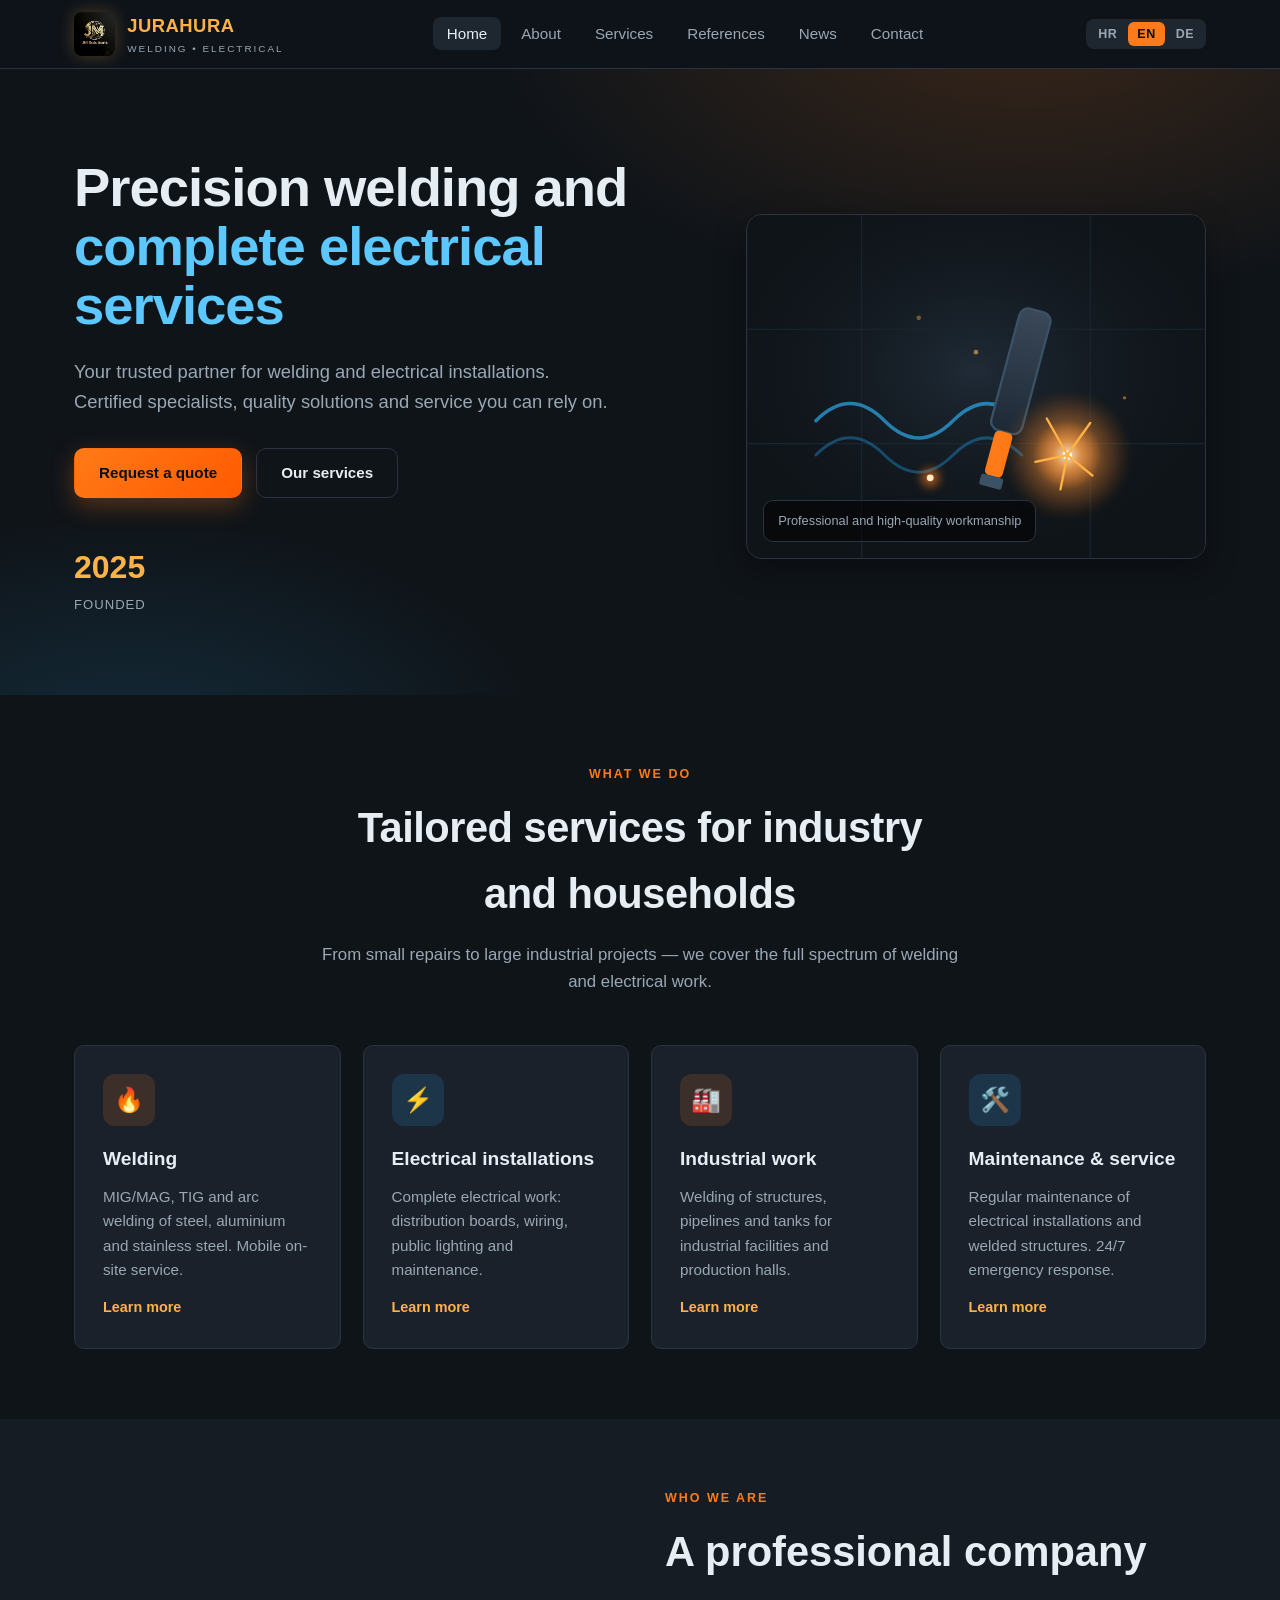
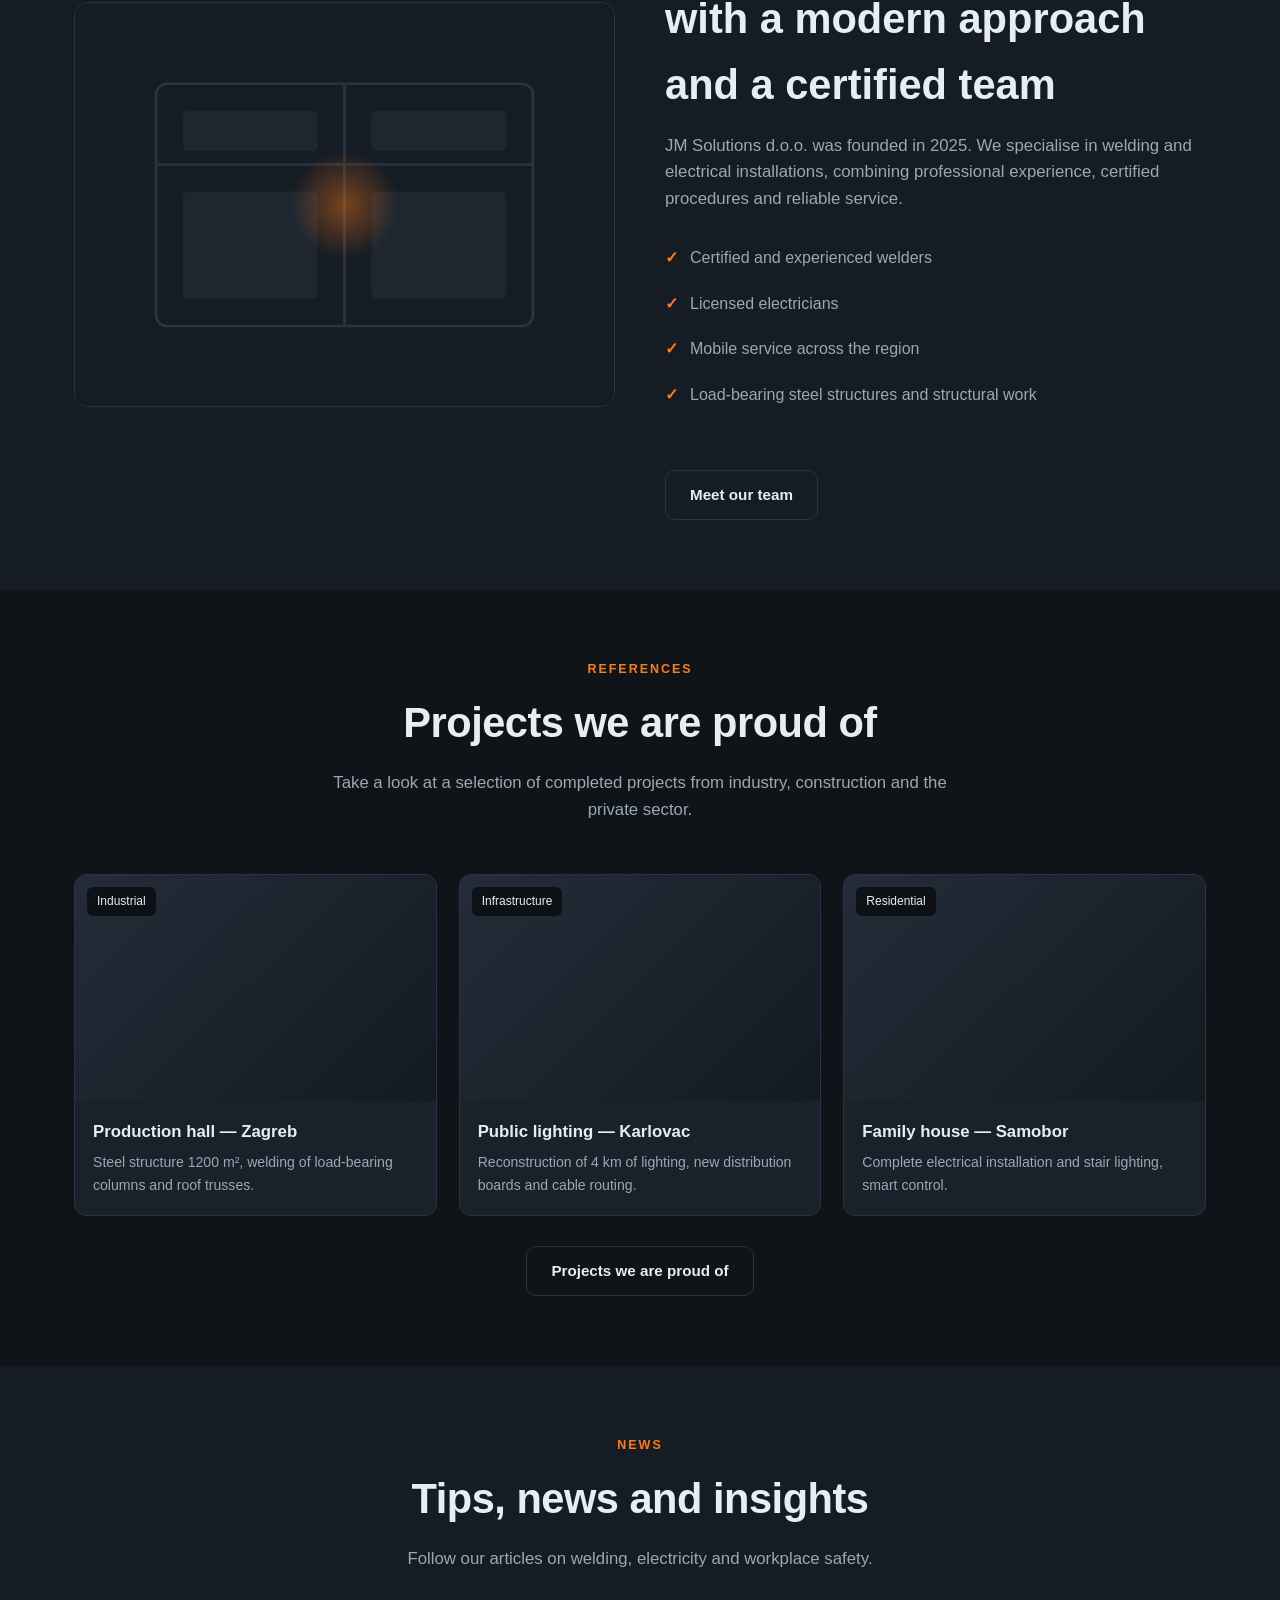
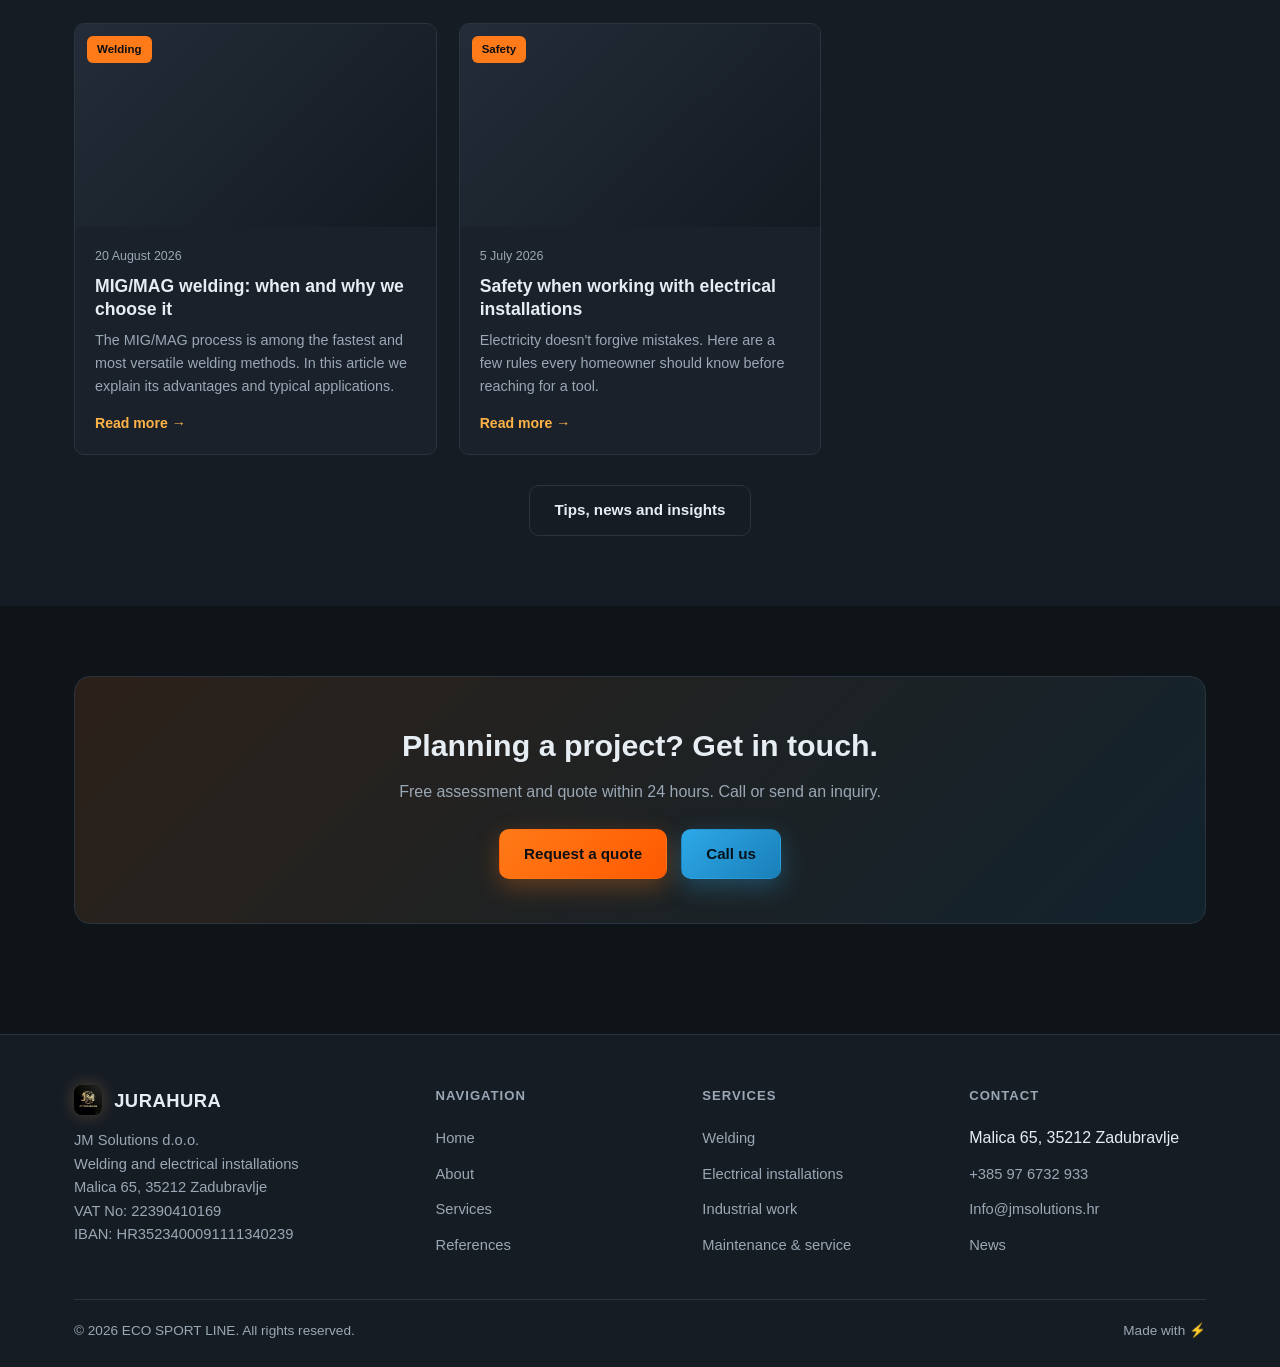
==== index.html @ a44134c2 "Prva verzija stranice" ====
<!DOCTYPE html>
<html lang="hr">
<head>
  <meta charset="UTF-8">
  <meta name="viewport" content="width=device-width, initial-scale=1.0">
  <title>JM Solutions — Zavarivanje i Elektrika</title>
  <meta name="description" content="JM Solutions — zavarivanje i elektroinstalacije. MIG/MAG, TIG, elektroinstalacije, industrijski radovi i održavanje.">
  <link rel="stylesheet" href="css/style.css">
  <link rel="icon" type="image/png" sizes="32x32" href="images/favicon-32x32.png">
  <link rel="apple-touch-icon" sizes="180x180" href="images/favicon-180x180.png">
</head>
<body>

  <!-- ===== Header ===== -->
  <header class="site-header">
    <div class="container nav">
      <a href="index.html" class="brand">
        <img src="images/logo.jpg" class="brand-logo" alt="JM Solutions">
        <span><span data-i18n="brand.name">JM SOLUTIONS</span><small data-i18n="brand.tag">ZAVARIVANJE • ELEKTROINSTALACIJE</small></span>
      </a>
      <ul class="nav-links">
        <li><a href="index.html" data-i18n="nav.home">Naslovnica</a></li>
        <li><a href="about.html" data-i18n="nav.about">O nama</a></li>
        <li><a href="services.html" data-i18n="nav.services">Usluge</a></li>
        <li><a href="references.html" data-i18n="nav.references">Reference</a></li>
        <li><a href="blog.html" data-i18n="nav.blog">Novosti</a></li>
        <li><a href="contact.html" data-i18n="nav.contact">Kontakt</a></li>
      </ul>
      <div class="nav-right">
        <div class="lang-switch">
          <button data-lang="hr">HR</button>
          <button data-lang="en">EN</button>
          <button data-lang="de">DE</button>
        </div>
        <button class="nav-toggle" aria-label="Menu">☰</button>
      </div>
    </div>
  </header>

  <!-- ===== Hero ===== -->
  <section class="hero">
    <div class="container hero-grid">
      <div>
        <h1><span data-i18n="hero.title1">Precizno zavarivanje i</span><br><span class="volt" data-i18n="hero.title2">kompletno elektroinstalaterske usluge</span></h1>
        <p class="lead" data-i18n="hero.lead">Vaš pouzdani partner za zavarivanje i elektroinstalacije. Certificirani stručnjaci, kvalitetno rješenje i usluga na koju se možete osloniti.</p>
        <div class="hero-cta">
          <a href="contact.html" class="btn btn-primary" data-i18n="hero.cta1">Zatražite ponudu</a>
          <a href="services.html" class="btn btn-ghost" data-i18n="hero.cta2">Naše usluge</a>
        </div>
        <div class="hero-stats">
          <div class="stat"><div class="num" data-i18n="hero.stat1.num">2025</div><div class="lbl" data-i18n="hero.stat1.lbl">Godina osnivanja</div></div>
        </div>
      </div>
      <div class="hero-visual">
        <svg viewBox="0 0 400 300" xmlns="http://www.w3.org/2000/svg" aria-hidden="true">
          <defs>
            <radialGradient id="glow" cx="50%" cy="45%" r="60%">
              <stop offset="0%" stop-color="#2a3a4a" stop-opacity=".6"/>
              <stop offset="100%" stop-color="#0f1419" stop-opacity="0"/>
            </radialGradient>
            <radialGradient id="spark" cx="50%" cy="50%" r="50%">
              <stop offset="0%" stop-color="#fff1d6" stop-opacity=".95"/>
              <stop offset="40%" stop-color="#ff9a3c" stop-opacity=".7"/>
              <stop offset="100%" stop-color="#ff7a18" stop-opacity="0"/>
            </radialGradient>
            <linearGradient id="torso" x1="0" y1="0" x2="0" y2="1">
              <stop offset="0%" stop-color="#3a4858"/>
              <stop offset="100%" stop-color="#1e2936"/>
            </linearGradient>
            <filter id="blur" x="-50%" y="-50%" width="200%" height="200%">
              <feGaussianBlur stdDeviation="4"/>
            </filter>
          </defs>
          <rect width="400" height="300" fill="#0f1419"/>
          <rect width="400" height="300" fill="url(#glow)"/>

          <!-- subtle grid -->
          <g stroke="#1a2630" stroke-width="1">
            <line x1="0" y1="100" x2="400" y2="100"/>
            <line x1="0" y1="200" x2="400" y2="200"/>
            <line x1="100" y1="0" x2="100" y2="300"/>
            <line x1="300" y1="0" x2="300" y2="300"/>
          </g>

          <!-- electric cable (sine wave) -->
          <path d="M60 180 Q90 150,120 180 T180 180 T240 180" fill="none" stroke="#2da8e8" stroke-width="3" stroke-linecap="round" opacity=".7"/>
          <path d="M60 210 Q90 180,120 210 T180 210 T240 210" fill="none" stroke="#1a7fb8" stroke-width="2.5" stroke-linecap="round" opacity=".5"/>

          <!-- welding torch handle -->
          <g transform="translate(240, 80) rotate(15)">
            <rect x="0" y="0" width="28" height="110" rx="8" fill="url(#torso)" stroke="#3a5266" stroke-width="2"/>
            <rect x="6" y="110" width="16" height="40" rx="4" fill="#ff7a18"/>
            <rect x="4" y="150" width="20" height="10" rx="2" fill="#3a5266"/>
          </g>

          <!-- main spark -->
          <g transform="translate(280, 210)">
            <circle r="55" fill="url(#spark)" filter="url(#blur)" opacity=".7"/>
            <circle r="30" fill="url(#spark)" opacity=".9"/>
            <circle r="4" fill="#fff"/>
            <g stroke="#ffb347" stroke-width="2" stroke-linecap="round" fill="none">
              <path d="M0 0 l-18 -32"/>
              <path d="M0 0 l20 -28"/>
              <path d="M0 0 l-6 30"/>
              <path d="M0 0 l22 18"/>
              <path d="M0 0 l-28 6"/>
            </g>
          </g>

          <!-- small floating sparks -->
          <g fill="#ffb347">
            <circle cx="200" cy="120" r="2" opacity=".6"/>
            <circle cx="330" cy="160" r="1.5" opacity=".5"/>
            <circle cx="150" cy="90" r="2" opacity=".4"/>
          </g>

          <!-- zavarena spojna točka -->
          <circle cx="160" cy="230" r="8" fill="#ff7a18" opacity=".6" filter="url(#blur)"/>
          <circle cx="160" cy="230" r="3" fill="#ffe9c2"/>
        </svg>
        <div class="badge" data-i18n="hero.badge">Stručno i kvalitetno izvedeno</div>
      </div>
    </div>
  </section>

  <!-- ===== Usluge ===== -->
  <section>
    <div class="container">
      <div class="section-head">
        <div class="eyebrow" data-i18n="services.eyebrow">Što radimo</div>
        <h2 data-i18n="services.title">Usluge po mjeri za industriju i kućanstva</h2>
        <p data-i18n="services.sub">Od sitnih popravaka do velikih industrijskih projekata — pokrivamo cijeli spektar zavarivanja i elektroinstalacija.</p>
      </div>
      <div class="grid grid-4">
        <div class="card">
          <div class="icon weld">🔥</div>
          <h3 data-i18n="services.weld.title">Zavarivanje</h3>
          <p data-i18n="services.weld.desc">MIG/MAG, TIG i relno zavarivanje čelika, aluminija i nehrđajućeg materijala. Mobilna usluga na terenu.</p>
          <a class="more" href="services.html" data-i18n="services.weld.more">Saznajte više →</a>
        </div>
        <div class="card">
          <div class="icon elec">⚡</div>
          <h3 data-i18n="services.elec.title">Elektroinstalacije</h3>
          <p data-i18n="services.elec.desc">Kompletno elektroinstalaterske radove: razvodne table, instalacije, javna rasvjeta i održavanje.</p>
          <a class="more" href="services.html" data-i18n="services.elec.more">Saznajte više →</a>
        </div>
        <div class="card">
          <div class="icon weld">🏭</div>
          <h3 data-i18n="services.industrial.title">Industrijski radovi</h3>
          <p data-i18n="services.industrial.desc">Zavarivanje konstrukcija, cjevovoda i rezervoara za industrijske objekte i proizvodne hale.</p>
          <a class="more" href="services.html" data-i18n="services.industrial.more">Saznajte više →</a>
        </div>
        <div class="card">
          <div class="icon elec">🛠️</div>
          <h3 data-i18n="services.maintenance.title">Održavanje i servisi</h3>
          <p data-i18n="services.maintenance.desc">Redovito održavanje elektroinstalacija i zavarenih konstrukcija. Hitne intervencije 24/7.</p>
          <a class="more" href="services.html" data-i18n="services.maintenance.more">Saznajte više →</a>
        </div>
      </div>
    </div>
  </section>

  <!-- ===== O nama (split) ===== -->
  <section style="background:var(--bg-2)">
    <div class="container split">
      <div class="panel-img">
        <svg viewBox="0 0 400 300" xmlns="http://www.w3.org/2000/svg" aria-hidden="true" style="width:100%;height:100%">
          <rect width="400" height="300" fill="#161c24"/>
          <g stroke="#2a333f" stroke-width="2" fill="none">
            <rect x="60" y="60" width="280" height="180" rx="8"/>
            <line x1="60" y1="120" x2="340" y2="120"/>
            <line x1="200" y1="60" x2="200" y2="240"/>
          </g>
          <g fill="#1e2630">
            <rect x="80" y="80" width="100" height="30" rx="4"/>
            <rect x="220" y="80" width="100" height="30" rx="4"/>
            <rect x="80" y="140" width="100" height="80" rx="4"/>
            <rect x="220" y="140" width="100" height="80" rx="4"/>
          </g>
          <circle cx="200" cy="150" r="40" fill="url(#spark2)" opacity=".6"/>
          <defs><radialGradient id="spark2"><stop offset="0" stop-color="#ff7a18" stop-opacity=".7"/><stop offset="1" stop-color="#ff7a18" stop-opacity="0"/></radialGradient></defs>
        </svg>
      </div>
      <div>
        <div class="eyebrow" style="color:var(--accent);font-weight:700;letter-spacing:2px;text-transform:uppercase;font-size:.78rem" data-i18n="about.eyebrow">Tko smo</div>
        <h2 style="font-size:clamp(1.8rem,3.5vw,2.6rem);margin:10px 0 14px;font-weight:800" data-i18n="about.title">Obiteljska firma s tradicijom i modernim pristupom</h2>
        <p style="color:var(--text-dim);font-size:1.05rem" data-i18n="about.lead">JM Solutions d.o.o. osnovana je 2025. godine. Specijalizirana je za zavarivanje i elektroinstalacije, a kombinira stručno iskustvo tima, certificirane postupke i pouzdanu uslugu.</p>
        <ul class="checklist">
          <li data-i18n="about.b1">Certificirani i iskusni zavarivači</li>
          <li data-i18n="about.b2">Licencirani elektroinstalateri</li>
          <li data-i18n="about.b3">Mobilna usluga na cijelom području</li>
          <li data-i18n="about.b4">Nosive čelične konstrukcije i konstrukcijski radovi</li>
        </ul>
        <a href="about.html" class="btn btn-ghost mt-30" data-i18n="about.cta">Upoznajte naš tim</a>
      </div>
    </div>
  </section>

  <!-- ===== Reference (preview) ===== -->
  <section>
    <div class="container">
      <div class="section-head">
        <div class="eyebrow" data-i18n="ref.eyebrow">Reference</div>
        <h2 data-i18n="ref.title">Projekti na koje smo ponosni</h2>
        <p data-i18n="ref.sub">Pogledajte izbor realiziranih projekata iz industrije, graditeljstva i privatnog sektora.</p>
      </div>
      <div class="grid grid-3" id="refs-preview"></div>
      <div class="center mt-30"><a href="references.html" class="btn btn-ghost" data-i18n="ref.title">Sve reference</a></div>
    </div>
  </section>

  <!-- ===== Najnoviji članci ===== -->
  <section style="background:var(--bg-2)">
    <div class="container">
      <div class="section-head">
        <div class="eyebrow" data-i18n="blog.eyebrow">Novosti</div>
        <h2 data-i18n="blog.title">Savjeti, vijesti i zanimljivosti</h2>
        <p data-i18n="blog.sub">Pratite naše članke o zavarivanju, elektrici i sigurnosti na radu.</p>
      </div>
      <div class="grid grid-3" id="blog-grid"></div>
      <div class="center mt-30"><a href="blog.html" class="btn btn-ghost" data-i18n="blog.title">Svi članci</a></div>
    </div>
  </section>

  <!-- ===== CTA ===== -->
  <section>
    <div class="container">
      <div class="cta-strip">
        <h2 data-i18n="cta.title">Imate projekt u planu? Javite se.</h2>
        <p data-i18n="cta.sub">Besplatna procjena i ponuda unutar 24 sata. Pozovite ili pošaljite upit.</p>
        <div class="hero-cta" style="justify-content:center">
          <a href="contact.html" class="btn btn-primary" data-i18n="cta.btn1">Zatražite ponudu</a>
          <a href="tel:+385976732933" class="btn btn-electric" data-i18n="cta.btn2">Pozovite nas</a>
        </div>
      </div>
    </div>
  </section>

  <!-- ===== Footer ===== -->
  <footer class="site-footer">
    <div class="container">
      <div class="footer-grid">
        <div class="about">
          <div class="brand" style="margin-bottom:14px"><img src="images/logo.jpg" class="brand-logo" alt="JM Solutions"><span data-i18n="brand.name">JM SOLUTIONS</span></div>
          <p data-i18n="footer.about">JM Solutions d.o.o.\nZavarivanje i elektroinstalacije\nMalica 65, 35212 Zadubravlje\nOIB: 22390410169\nIBAN: HR3523400091111340239</p>
        </div>
        <div>
          <h5 data-i18n="footer.nav">Navigacija</h5>
          <ul>
            <li><a href="index.html" data-i18n="nav.home">Naslovnica</a></li>
            <li><a href="about.html" data-i18n="nav.about">O nama</a></li>
            <li><a href="services.html" data-i18n="nav.services">Usluge</a></li>
            <li><a href="references.html" data-i18n="nav.references">Reference</a></li>
          </ul>
        </div>
        <div>
          <h5 data-i18n="footer.services">Usluge</h5>
          <ul>
            <li><a href="services.html" data-i18n="services.weld.title">Zavarivanje</a></li>
            <li><a href="services.html" data-i18n="services.elec.title">Elektroinstalacije</a></li>
            <li><a href="services.html" data-i18n="services.industrial.title">Industrijski radovi</a></li>
            <li><a href="services.html" data-i18n="services.maintenance.title">Održavanje</a></li>
          </ul>
        </div>
        <div>
          <h5 data-i18n="footer.contact">Kontakt</h5>
          <ul>
            <li><span data-i18n="contact.addr.val">Malica 65, 35212 Zadubravlje</span></li>
            <li><a href="tel:+385976732933" data-i18n="contact.phone.val">+385 97 6732 933</a></li>
            <li><a href="mailto:Info@jmsolutions.hr" data-i18n="contact.email.val">Info@jmsolutions.hr</a></li>
            <li><a href="blog.html" data-i18n="nav.blog">Novosti</a></li>
          </ul>
        </div>
      </div>
      <div class="footer-bottom">
        <span>© <span class="year">2026</span> ECO SPORT LINE. <span data-i18n="footer.rights">Sva prava pridržana.</span></span>
        <span><span data-i18n="footer.made">Napravljeno s</span> ⚡</span>
      </div>
    </div>
  </footer>

  <script src="js/i18n.js"></script>
  <script src="js/main.js"></script>
  <script src="js/references.js"></script>
  <script src="js/blog.js"></script>
</body>
</html>
---- css/style.css ----
/* ===== JM Solutions — Zavarivanje i Elektrika ===== */
:root {
  --bg: #0f1419;
  --bg-2: #161c24;
  --bg-3: #1e2630;
  --panel: #1a212b;
  --text: #e6edf3;
  --text-dim: #9aa7b4;
  --accent: #ff7a18;        /* zavarivačka iskra */
  --accent-2: #ffb347;
  --electric: #2da8e8;      /* struja */
  --electric-2: #5cc8ff;
  --border: #2a333f;
  --max: 1180px;
  --radius: 10px;
  --shadow: 0 10px 30px rgba(0,0,0,.35);
  --font: -apple-system, BlinkMacSystemFont, "Segoe UI", Roboto, Helvetica, Arial, sans-serif;
}

* { box-sizing: border-box; margin: 0; padding: 0; }
html { scroll-behavior: smooth; }
body {
  font-family: var(--font);
  background: var(--bg);
  color: var(--text);
  line-height: 1.6;
  -webkit-font-smoothing: antialiased;
}
img { max-width: 100%; display: block; }
a { color: var(--accent-2); text-decoration: none; }
a:hover { color: var(--accent); }

.container { max-width: var(--max); margin: 0 auto; padding: 0 24px; }

/* ===== Header ===== */
.site-header {
  position: sticky; top: 0; z-index: 100;
  background: rgba(15,20,25,.92);
  backdrop-filter: blur(10px);
  border-bottom: 1px solid var(--border);
}
.nav { display: flex; align-items: center; justify-content: space-between; height: 68px; }
.brand { display: flex; align-items: center; gap: 12px; font-weight: 800; font-size: 1.15rem; letter-spacing: .5px; }
.brand .brand-logo {
  height: 44px; width: auto; border-radius: 8px; object-fit: contain;
  filter: drop-shadow(0 0 8px rgba(255, 182, 80, .25));
}
.brand small { display: block; font-size: .62rem; font-weight: 500; color: var(--text-dim); letter-spacing: 2px; text-transform: uppercase; }

.nav-links { display: flex; align-items: center; gap: 6px; list-style: none; }
.nav-links a {
  color: var(--text-dim); padding: 8px 14px; border-radius: 8px; font-weight: 500; font-size: .95rem;
  transition: .15s;
}
.nav-links a:hover, .nav-links a.active { color: var(--text); background: var(--bg-3); }

.nav-right { display: flex; align-items: center; gap: 14px; }

/* Language switcher */
.lang-switch { display: flex; gap: 2px; background: var(--bg-3); border-radius: 8px; padding: 3px; }
.lang-switch button {
  background: none; border: none; color: var(--text-dim); cursor: pointer;
  padding: 5px 9px; border-radius: 6px; font-size: .78rem; font-weight: 700; letter-spacing: .5px;
}
.lang-switch button.active { background: var(--accent); color: #0b0f14; }

.nav-toggle { display: none; background: none; border: none; color: var(--text); font-size: 1.5rem; cursor: pointer; }

/* ===== Buttons ===== */
.btn {
  display: inline-flex; align-items: center; gap: 8px; justify-content: center;
  padding: 12px 24px; border-radius: 10px; font-weight: 700; font-size: .95rem;
  border: 1px solid transparent; cursor: pointer; transition: .18s;
}
.btn-primary { background: linear-gradient(135deg, var(--accent), #ff5a00); color: #0b0f14; box-shadow: 0 8px 24px rgba(255,122,24,.3); }
.btn-primary:hover { transform: translateY(-2px); box-shadow: 0 12px 30px rgba(255,122,24,.45); color: #0b0f14; }
.btn-ghost { background: transparent; border-color: var(--border); color: var(--text); }
.btn-ghost:hover { border-color: var(--accent); color: var(--accent-2); }
.btn-electric { background: linear-gradient(135deg, var(--electric), #1a7fb8); color: #06121a; box-shadow: 0 8px 24px rgba(45,168,232,.3); }
.btn-electric:hover { transform: translateY(-2px); color: #06121a; }

/* ===== Hero ===== */
.hero {
  position: relative; padding: 90px 0 80px; overflow: hidden;
  background:
    radial-gradient(900px 500px at 80% -10%, rgba(255,122,24,.18), transparent 60%),
    radial-gradient(700px 400px at 10% 110%, rgba(45,168,232,.16), transparent 60%),
    var(--bg);
}
.hero-grid { display: grid; grid-template-columns: 1.15fr .85fr; gap: 50px; align-items: center; }
.hero h1 { font-size: clamp(2.1rem, 4.5vw, 3.4rem); line-height: 1.08; font-weight: 800; letter-spacing: -1px; }
.hero h1 .spark { color: var(--accent); }
.hero h1 .volt { color: var(--electric-2); }
.hero p.lead { font-size: 1.15rem; color: var(--text-dim); margin: 22px 0 32px; max-width: 540px; }
.hero-cta { display: flex; gap: 14px; flex-wrap: wrap; }
.hero-stats { display: flex; gap: 36px; margin-top: 44px; flex-wrap: wrap; }
.hero-stats .stat .num { font-size: 2rem; font-weight: 800; color: var(--accent-2); }
.hero-stats .stat .lbl { font-size: .82rem; color: var(--text-dim); text-transform: uppercase; letter-spacing: 1px; }

.hero-visual {
  position: relative; border-radius: 16px; overflow: hidden; border: 1px solid var(--border);
  aspect-ratio: 4/3; background: linear-gradient(135deg, #1a212b, #0f1419);
  box-shadow: var(--shadow);
}
.hero-visual .badge {
  position: absolute; bottom: 16px; left: 16px;
  background: rgba(0,0,0,.55); padding: 10px 14px; border-radius: 10px; font-size: .8rem;
  border: 1px solid var(--border); color: var(--text-dim);
}
.hero-visual svg { width: 100%; height: 100%; }

/* ===== Section ===== */
section { padding: 70px 0; }
.section-head { text-align: center; max-width: 640px; margin: 0 auto 50px; }
.section-head .eyebrow { color: var(--accent); font-weight: 700; letter-spacing: 2px; text-transform: uppercase; font-size: .78rem; }
.section-head h2 { font-size: clamp(1.8rem, 3.5vw, 2.6rem); margin: 10px 0 14px; font-weight: 800; letter-spacing: -.5px; }
.section-head p { color: var(--text-dim); font-size: 1.05rem; }

/* ===== Cards / Services ===== */
.grid { display: grid; gap: 22px; }
.grid-2 { grid-template-columns: repeat(2, 1fr); }
.grid-3 { grid-template-columns: repeat(3, 1fr); }
.grid-4 { grid-template-columns: repeat(4, 1fr); }

.card {
  background: var(--panel); border: 1px solid var(--border); border-radius: var(--radius);
  padding: 28px; transition: .2s; position: relative; overflow: hidden;
}
.card:hover { transform: translateY(-4px); border-color: var(--accent); box-shadow: var(--shadow); }
.card .icon {
  width: 52px; height: 52px; border-radius: 12px; display: grid; place-items: center; font-size: 1.5rem;
  margin-bottom: 18px;
}
.card .icon.weld { background: rgba(255,122,24,.15); color: var(--accent-2); }
.card .icon.elec { background: rgba(45,168,232,.15); color: var(--electric-2); }
.card h3 { font-size: 1.2rem; margin-bottom: 10px; }
.card p { color: var(--text-dim); font-size: .95rem; }
.card .more { display: inline-block; margin-top: 14px; font-weight: 700; font-size: .9rem; }

/* ===== Split / About ===== */
.split { display: grid; grid-template-columns: 1fr 1fr; gap: 50px; align-items: center; }
.split .panel-img {
  border-radius: 14px; overflow: hidden; border: 1px solid var(--border); aspect-ratio: 4/3;
  background: linear-gradient(135deg, #1a212b, #0f1419);
}
.checklist { list-style: none; margin: 22px 0; }
.checklist li { display: flex; gap: 12px; align-items: flex-start; padding: 10px 0; color: var(--text-dim); }
.checklist li::before { content: "✓"; color: var(--accent); font-weight: 800; }

/* ===== References ===== */
.ref-card { border-radius: 12px; overflow: hidden; border: 1px solid var(--border); background: var(--panel); }
.ref-card .thumb { aspect-ratio: 16/10; background: linear-gradient(135deg, #232c38, #141a22); position: relative; }
.ref-card .thumb .tag { position: absolute; top: 12px; left: 12px; background: rgba(0,0,0,.6); padding: 5px 10px; border-radius: 6px; font-size: .75rem; }
.ref-card .body { padding: 18px; }
.ref-card .body h4 { font-size: 1.05rem; margin-bottom: 6px; }
.ref-card .body p { color: var(--text-dim); font-size: .88rem; }

/* ===== Blog ===== */
.post-card { background: var(--panel); border: 1px solid var(--border); border-radius: var(--radius); overflow: hidden; transition: .2s; display: flex; flex-direction: column; }
.post-card:hover { transform: translateY(-4px); border-color: var(--accent); }
.post-card .thumb { aspect-ratio: 16/9; background: linear-gradient(135deg, #232c38, #141a22); position: relative; }
.post-card .thumb .cat { position: absolute; top: 12px; left: 12px; background: var(--accent); color: #0b0f14; padding: 4px 10px; border-radius: 6px; font-size: .72rem; font-weight: 700; }
.post-card .body { padding: 20px; flex: 1; display: flex; flex-direction: column; }
.post-card .meta { font-size: .78rem; color: var(--text-dim); margin-bottom: 8px; }
.post-card h3 { font-size: 1.1rem; margin-bottom: 8px; line-height: 1.3; }
.post-card p { color: var(--text-dim); font-size: .9rem; flex: 1; }
.post-card .read { margin-top: 14px; font-weight: 700; font-size: .88rem; color: var(--accent-2); }

/* Article single */
.article { max-width: 760px; margin: 0 auto; }
.article .back { margin-bottom: 24px; display: inline-block; color: var(--text-dim); }
.article h1 { font-size: clamp(1.8rem, 4vw, 2.6rem); margin: 14px 0 10px; }
.article .meta { color: var(--text-dim); font-size: .9rem; margin-bottom: 28px; }
.article .cover { border-radius: 12px; margin-bottom: 28px; aspect-ratio: 16/7; background: linear-gradient(135deg, #232c38, #141a22); border: 1px solid var(--border); }
.article .content p { margin-bottom: 18px; color: #cdd6df; }
.article .content h2 { margin: 30px 0 14px; font-size: 1.4rem; }
.article .content ul { margin: 0 0 18px 22px; color: #cdd6df; }

/* ===== Contact ===== */
.contact-grid { display: grid; grid-template-columns: 1fr 1fr; gap: 40px; }
.info-list { list-style: none; }
.info-list li { display: flex; gap: 14px; padding: 16px 0; border-bottom: 1px solid var(--border); }
.info-list .ic { color: var(--accent); font-size: 1.3rem; }
.info-list .lbl { font-size: .78rem; color: var(--text-dim); text-transform: uppercase; letter-spacing: 1px; }
.info-list .val { font-size: 1.05rem; font-weight: 600; }
.form { background: var(--panel); border: 1px solid var(--border); border-radius: 14px; padding: 28px; }
.form .row { margin-bottom: 16px; }
.form label { display: block; font-size: .85rem; margin-bottom: 6px; color: var(--text-dim); }
.form input, .form textarea, .form select {
  width: 100%; background: var(--bg-2); border: 1px solid var(--border); color: var(--text);
  padding: 11px 14px; border-radius: 8px; font-family: inherit; font-size: .95rem;
}
.form input:focus, .form textarea:focus { outline: none; border-color: var(--accent); }
.form textarea { min-height: 130px; resize: vertical; }

/* ===== CTA strip ===== */
.cta-strip {
  background: linear-gradient(135deg, rgba(255,122,24,.12), rgba(45,168,232,.1));
  border: 1px solid var(--border); border-radius: 16px; padding: 44px; text-align: center;
}
.cta-strip h2 { font-size: 1.9rem; margin-bottom: 10px; }
.cta-strip p { color: var(--text-dim); margin-bottom: 24px; }

/* ===== Footer ===== */
.site-footer { background: var(--bg-2); border-top: 1px solid var(--border); padding: 50px 0 26px; margin-top: 40px; }
.footer-grid { display: grid; grid-template-columns: 1.4fr 1fr 1fr 1fr; gap: 30px; margin-bottom: 36px; }
.footer-grid h5 { font-size: .82rem; text-transform: uppercase; letter-spacing: 1px; color: var(--text-dim); margin-bottom: 14px; }
.footer-grid ul { list-style: none; }
.footer-grid ul li { padding: 5px 0; }
.footer-grid ul a { color: var(--text-dim); font-size: .92rem; }
.footer-grid ul a:hover { color: var(--accent-2); }
.footer-grid .about p { color: var(--text-dim); font-size: .92rem; max-width: 320px; white-space: pre-line; }
.footer-grid .brand .brand-logo { height: 30px; }
.footer-bottom { border-top: 1px solid var(--border); padding-top: 20px; display: flex; justify-content: space-between; color: var(--text-dim); font-size: .85rem; flex-wrap: wrap; gap: 10px; }

/* ===== Page header (subpages) ===== */
.page-header { padding: 60px 0 40px; border-bottom: 1px solid var(--border); background: radial-gradient(600px 300px at 90% -20%, rgba(255,122,24,.12), transparent 60%), var(--bg); }
.page-header h1 { font-size: clamp(2rem, 4vw, 2.8rem); font-weight: 800; letter-spacing: -.5px; }
.page-header p { color: var(--text-dim); margin-top: 10px; max-width: 560px; font-size: 1.05rem; }
.breadcrumb { font-size: .82rem; color: var(--text-dim); margin-bottom: 14px; }
.breadcrumb a { color: var(--text-dim); }

/* ===== Misc ===== */
.center { text-align: center; }
.mt-30 { margin-top: 30px; }
.hidden { display: none !important; }

/* ===== Responsive ===== */
@media (max-width: 1100px) {
  .nav-toggle { display: block; }
  .nav-links {
    position: fixed; top: 68px; left: 0; right: 0; flex-direction: column; align-items: stretch;
    background: var(--bg-2); border-bottom: 1px solid var(--border); padding: 12px; gap: 4px;
    transform: translateY(-130%); transition: .25s; z-index: 99;
  }
  .nav-links.open { transform: translateY(0); }
  .nav-links a { padding: 12px 14px; }
}
@media (max-width: 900px) {
  .hero-grid, .split, .contact-grid { grid-template-columns: 1fr; }
  .grid-4 { grid-template-columns: repeat(2, 1fr); }
  .grid-3 { grid-template-columns: repeat(2, 1fr); }
  .footer-grid { grid-template-columns: 1fr 1fr; }
  .hero-visual { order: -1; max-width: 460px; }
}
@media (max-width: 640px) {
  .nav { height: 56px; padding: 0; }
  .brand { font-size: .92rem; gap: 8px; }
  .brand .brand-logo { height: 34px; }
  .brand small { font-size: .52rem; letter-spacing: 1px; }
  .nav-right { gap: 8px; }
  .lang-switch { padding: 2px; border-radius: 6px; }
  .lang-switch button { padding: 4px 7px; font-size: .7rem; }
  .nav-toggle { display: block; font-size: 1.3rem; }
  .nav-links {
    position: fixed; top: 56px; left: 0; right: 0; flex-direction: column; align-items: stretch;
    background: var(--bg-2); border-bottom: 1px solid var(--border); padding: 12px; gap: 4px;
    transform: translateY(-130%); transition: .25s; z-index: 99;
  }
  .nav-links.open { transform: translateY(0); }
  .nav-links a { padding: 12px 14px; }
  .grid-2, .grid-3, .grid-4 { grid-template-columns: 1fr; }
  .footer-grid { grid-template-columns: 1fr; }
  .hero-stats { gap: 22px; }
  .cta-strip { padding: 28px; }
}
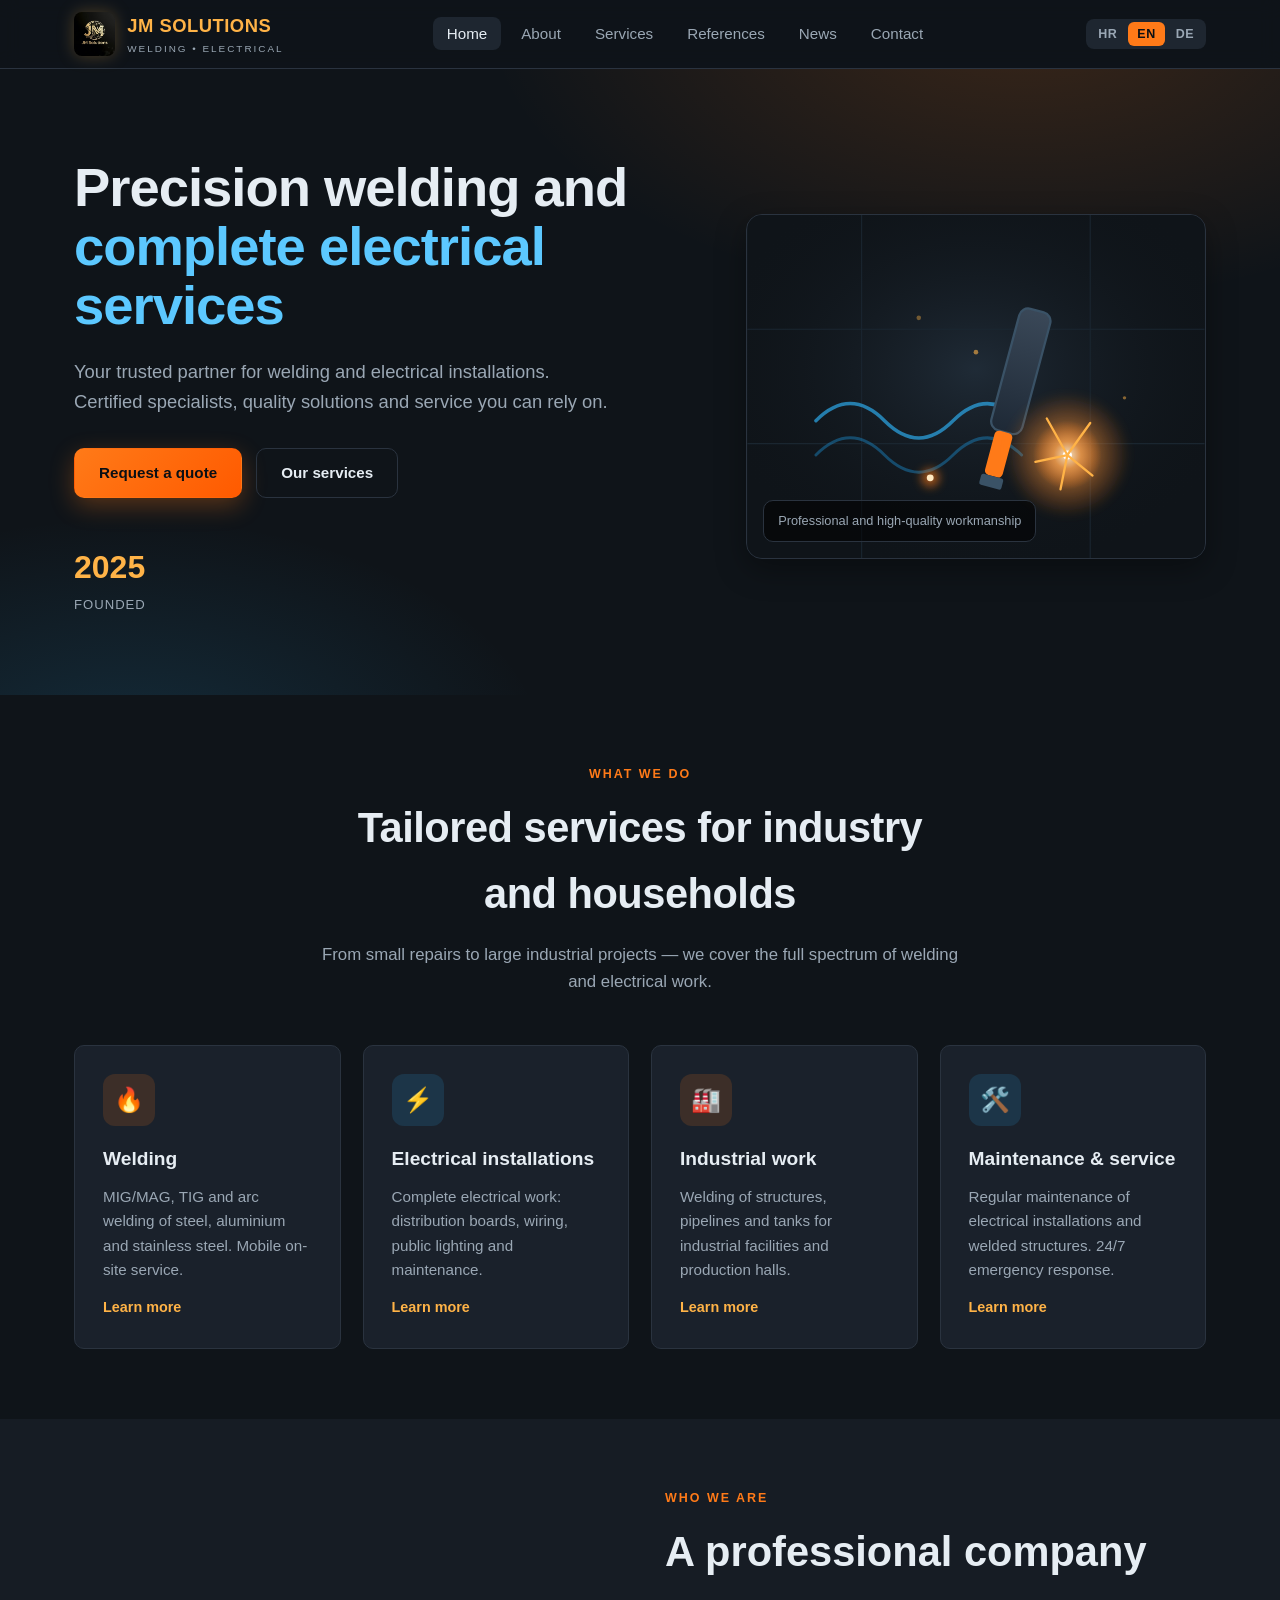
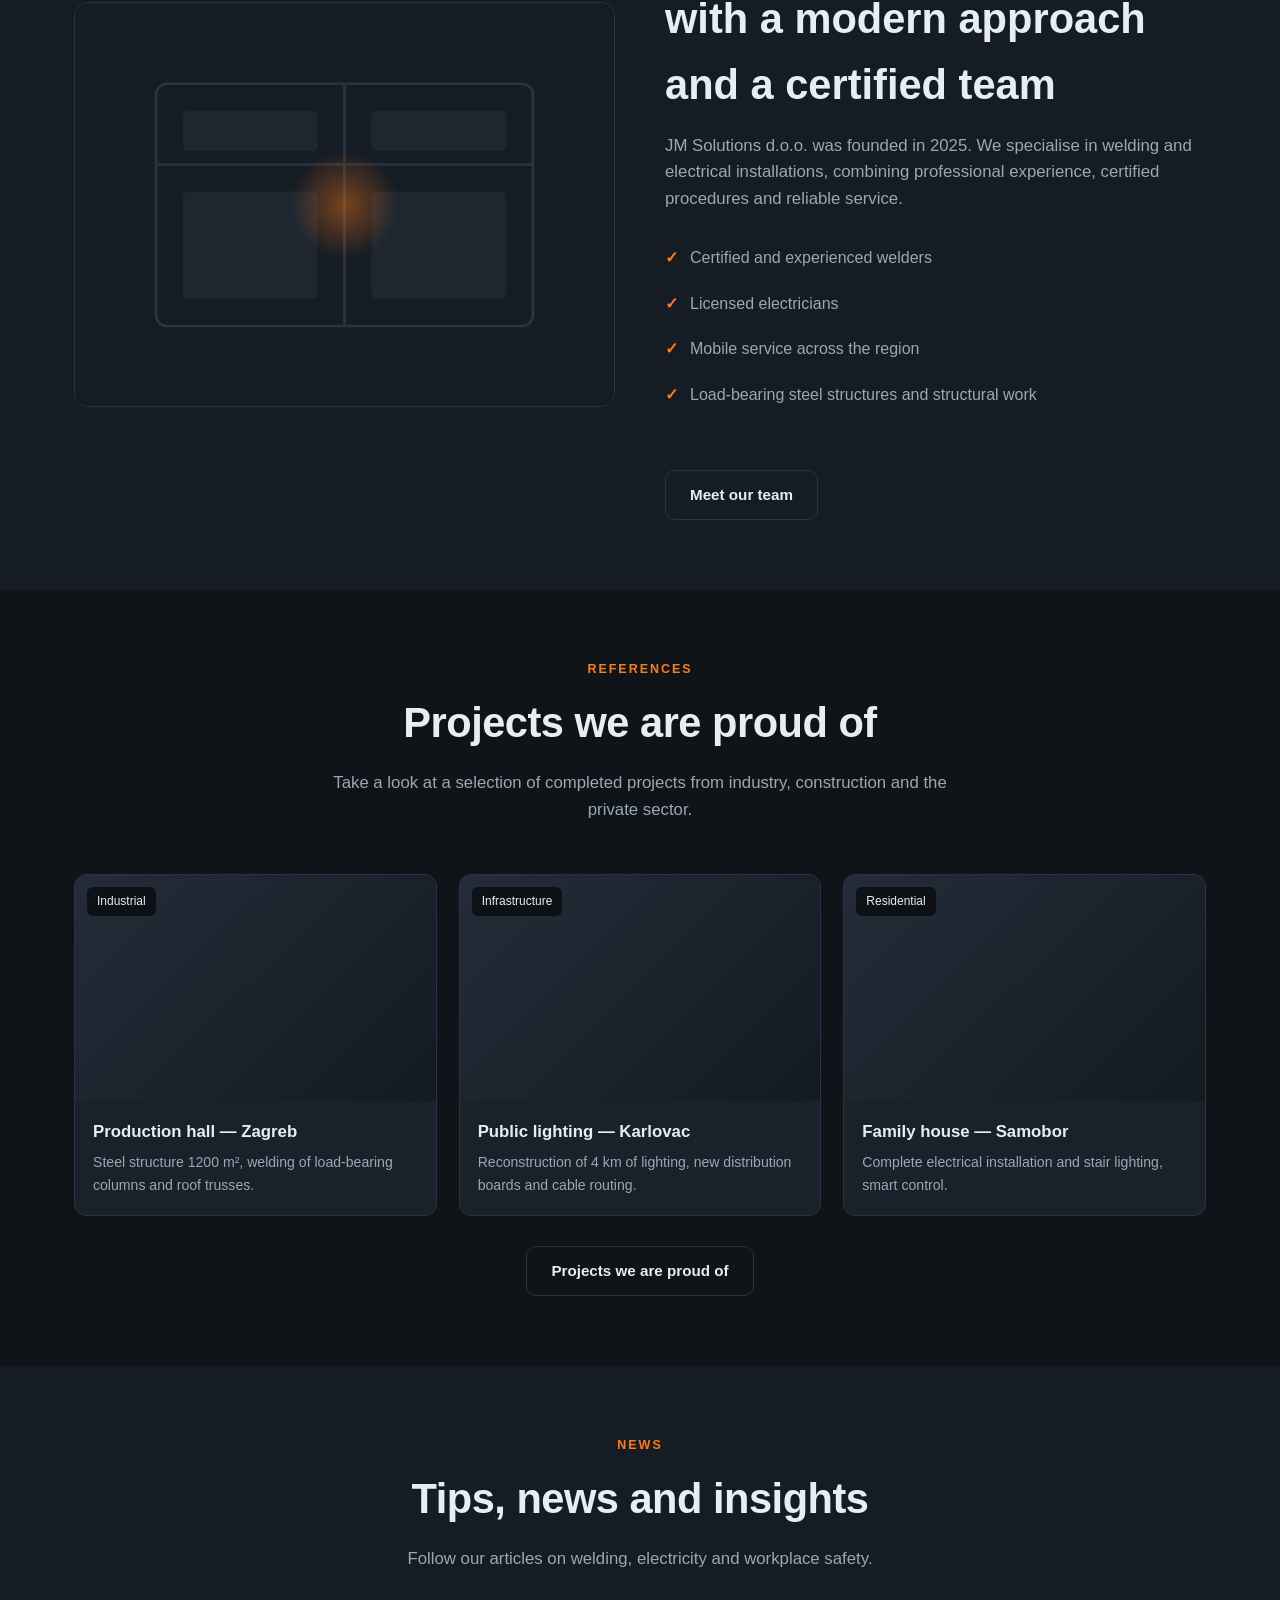
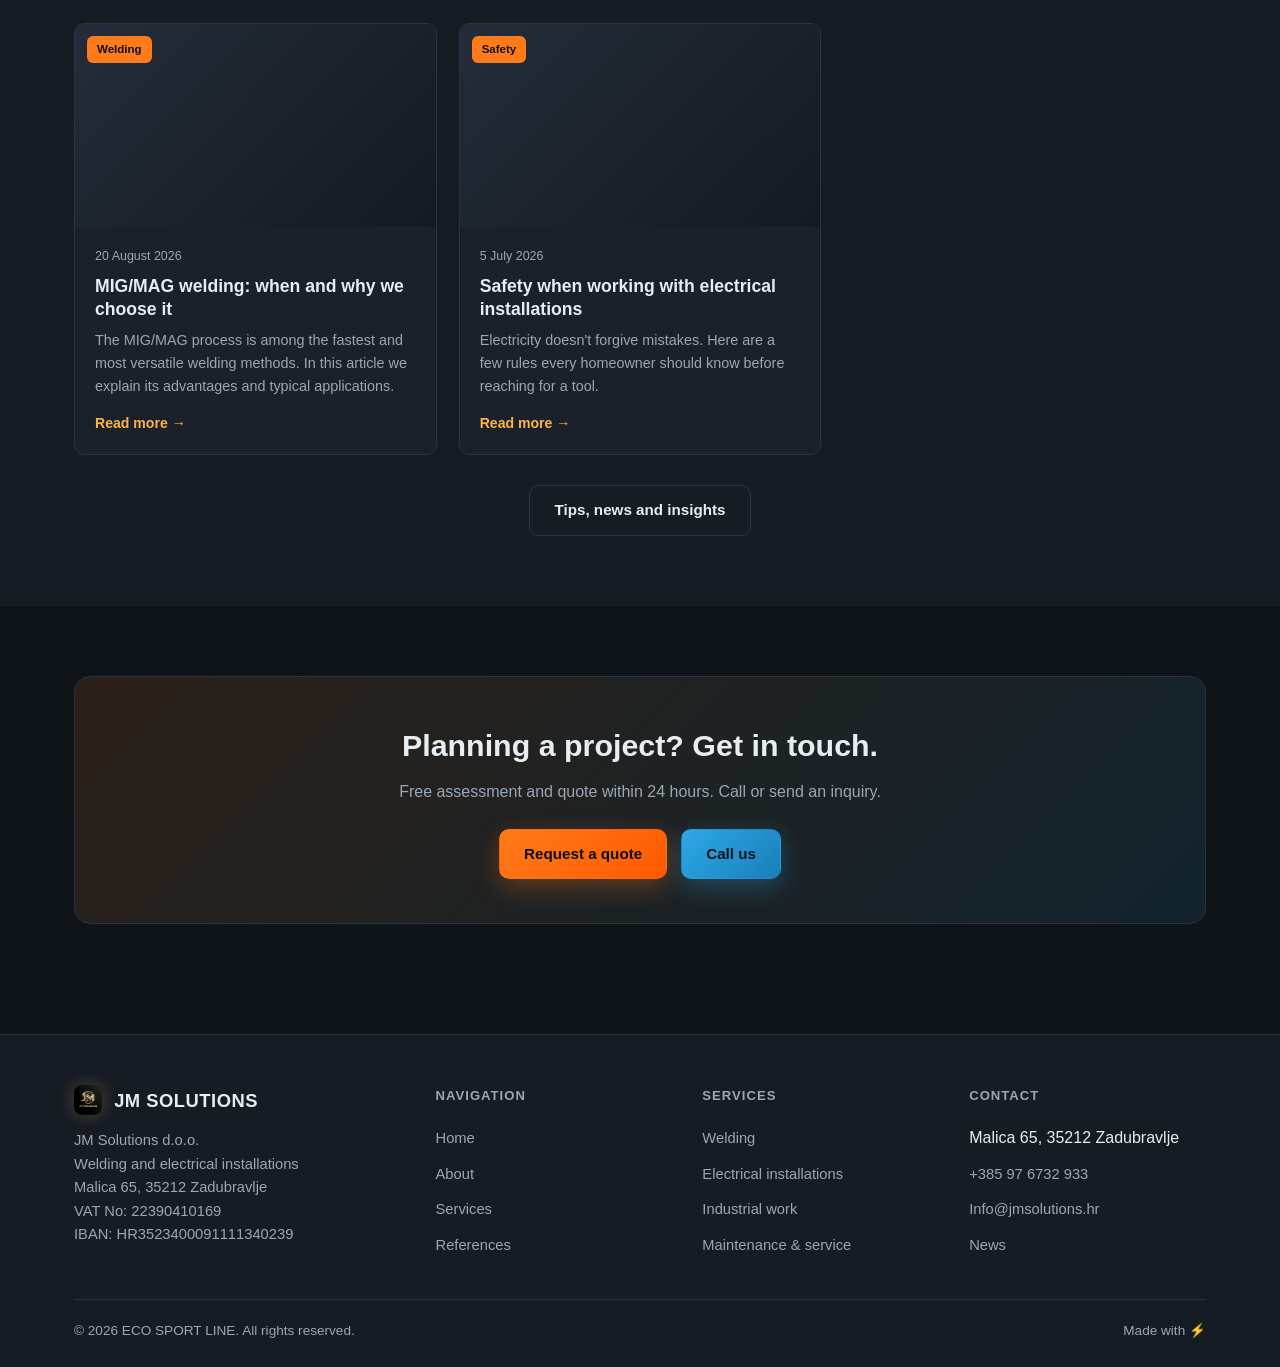
==== commit a6bfb3ba: "Dodan osnovni SEO: OG slika, sitemap, robots i meta tagovi" ====
--- a/index.html
+++ b/index.html
@@ -5,6 +5,17 @@
   <meta name="viewport" content="width=device-width, initial-scale=1.0">
   <title>JM Solutions — Zavarivanje i Elektrika</title>
   <meta name="description" content="JM Solutions — zavarivanje i elektroinstalacije. MIG/MAG, TIG, elektroinstalacije, industrijski radovi i održavanje.">
+  <link rel="canonical" href="https://jmsolutions.hr/index.html">
+  <meta property="og:title" content="JM Solutions — Zavarivanje i Elektrika">
+  <meta property="og:description" content="JM Solutions — zavarivanje i elektroinstalacije. MIG/MAG, TIG, elektroinstalacije, industrijski radovi i održavanje.">
+  <meta property="og:type" content="website">
+  <meta property="og:url" content="https://jmsolutions.hr/index.html">
+  <meta property="og:image" content="https://jmsolutions.hr/images/og-image.jpg">
+  <meta property="og:locale" content="hr_HR">
+  <meta name="twitter:card" content="summary_large_image">
+  <meta name="twitter:title" content="JM Solutions — Zavarivanje i Elektrika">
+  <meta name="twitter:description" content="JM Solutions — zavarivanje i elektroinstalacije. MIG/MAG, TIG, elektroinstalacije, industrijski radovi i održavanje.">
+  <meta name="twitter:image" content="https://jmsolutions.hr/images/og-image.jpg">
   <link rel="stylesheet" href="css/style.css">
   <link rel="icon" type="image/png" sizes="32x32" href="images/favicon-32x32.png">
   <link rel="apple-touch-icon" sizes="180x180" href="images/favicon-180x180.png">
